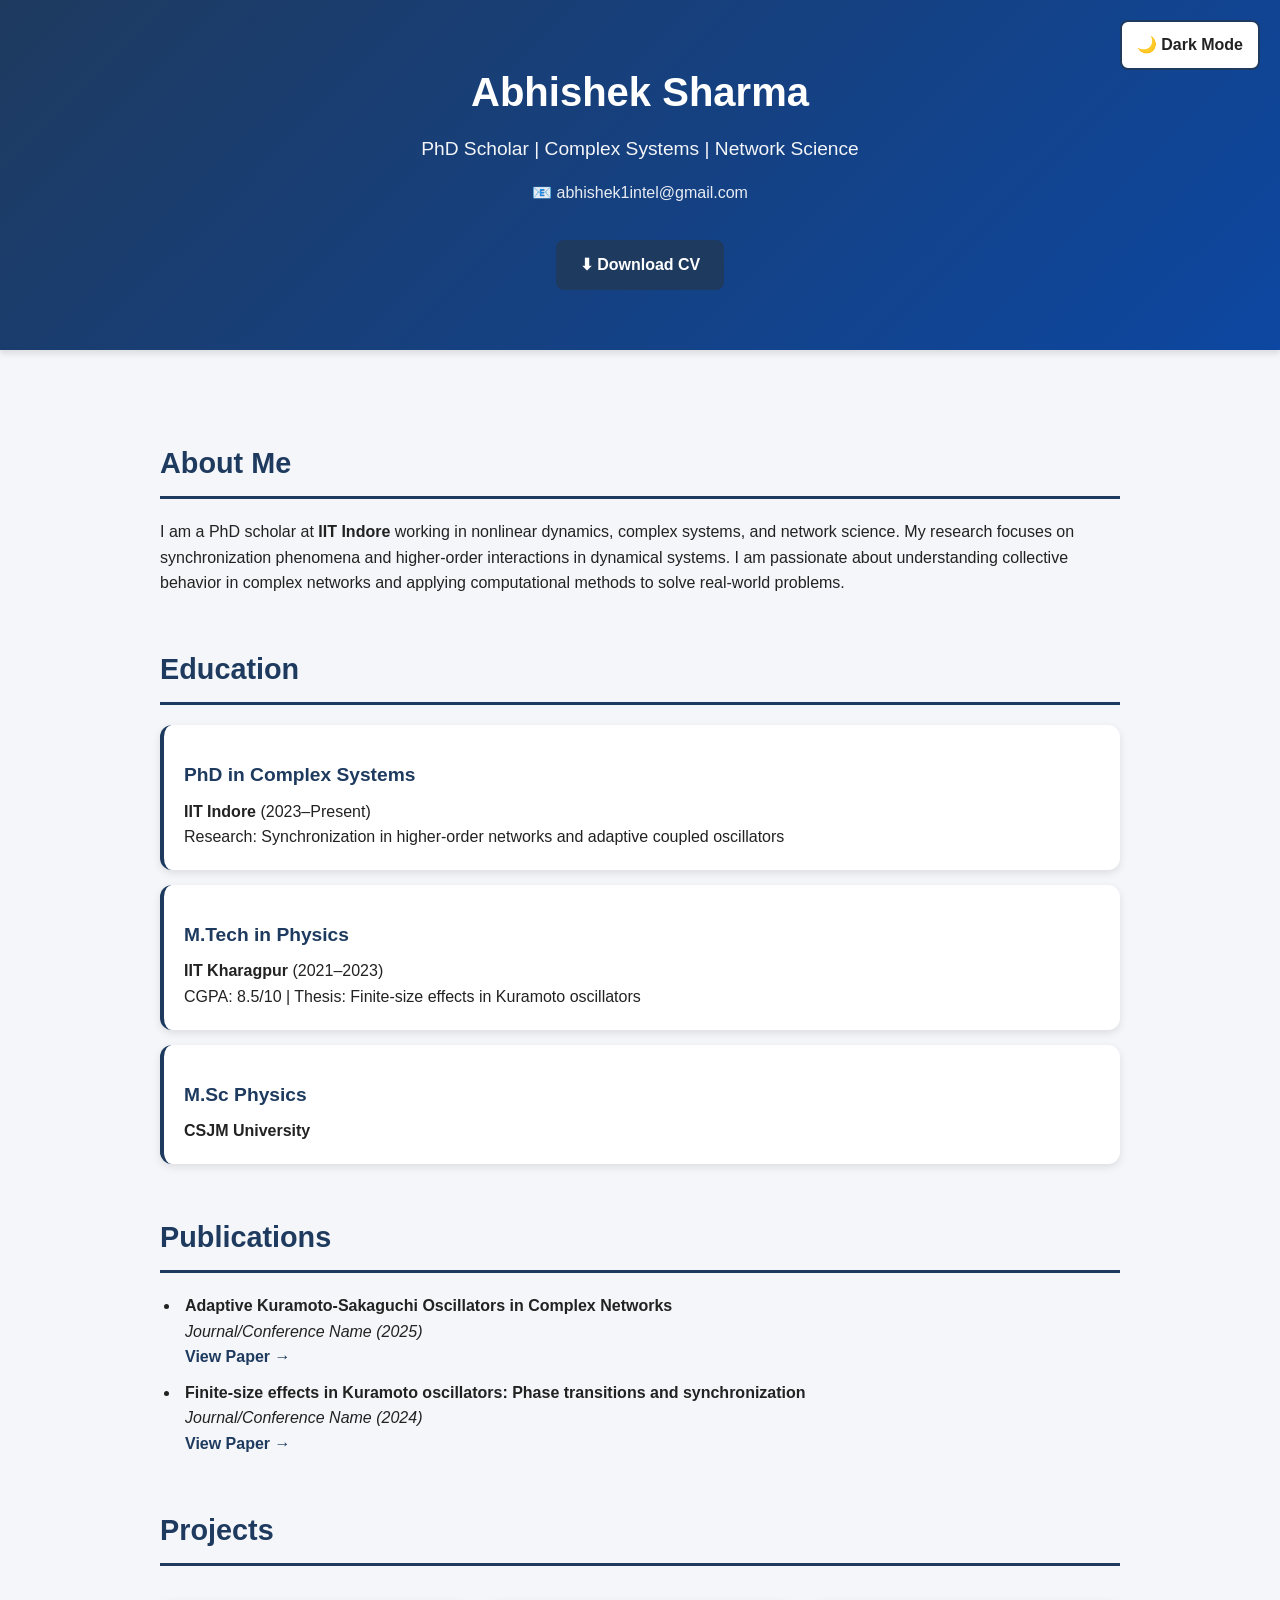
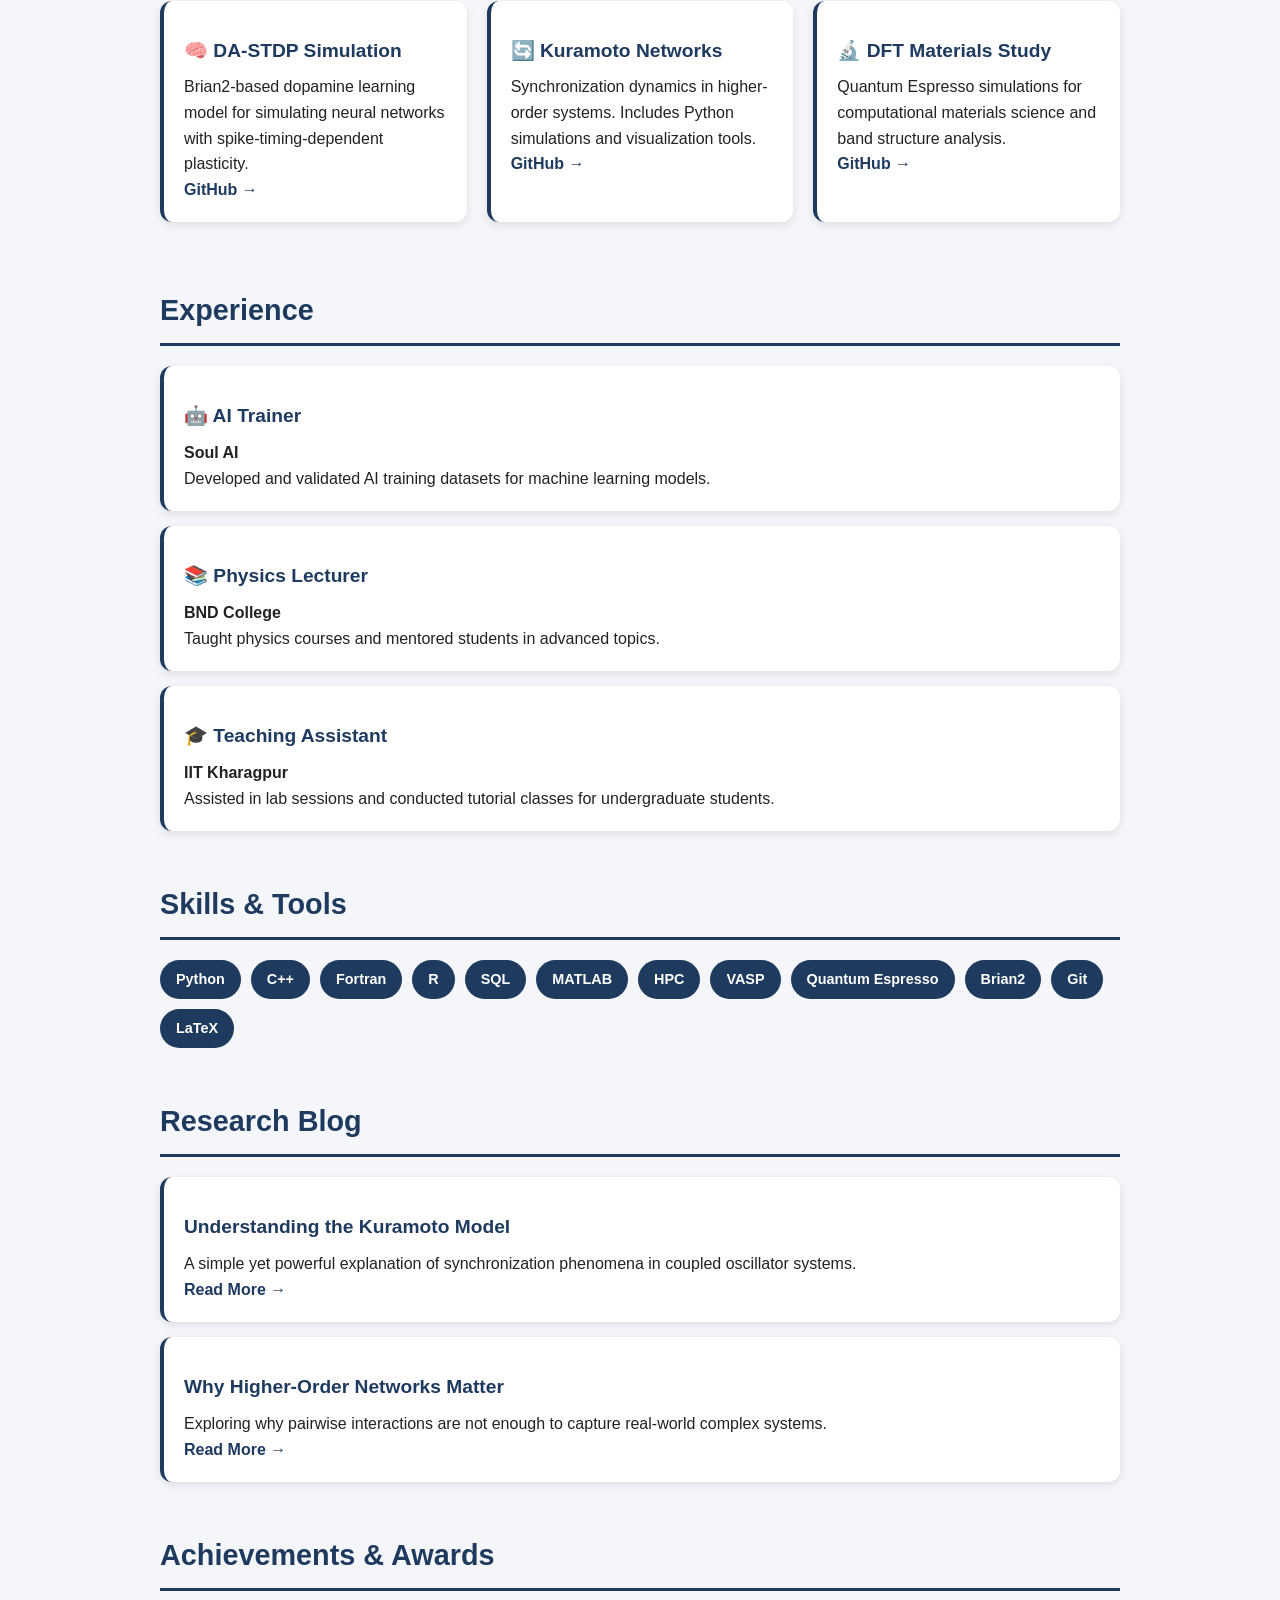
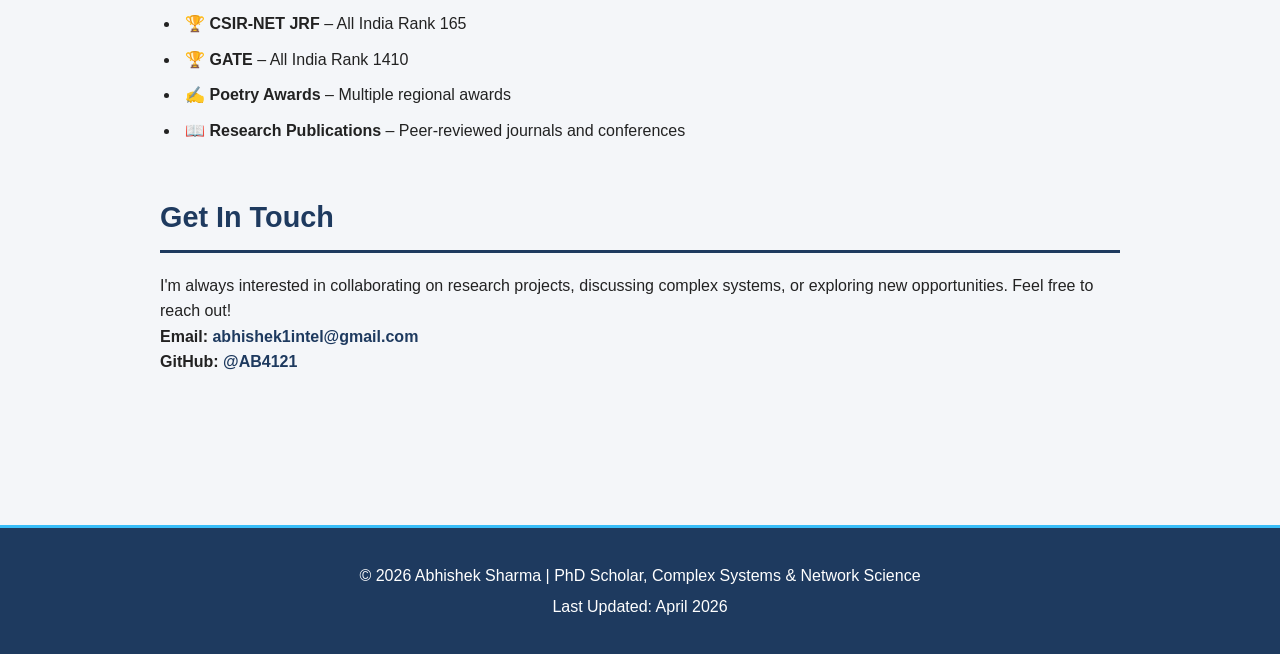
==== index.html @ 76c1b7f4 "Create index.html file for portfolio" ====
<!DOCTYPE html>
<html lang="en">
<head>
  <meta charset="UTF-8">
  <meta name="viewport" content="width=device-width, initial-scale=1.0">
  <title>Abhishek Sharma | Academic Profile</title>
  <style>
    :root {
      --bg: #f4f6f9;
      --text: #222;
      --card: #ffffff;
      --accent: #1e3a5f;
      --accent-light: #38bdf8;
    }

    body.dark {
      --bg: #0f172a;
      --text: #e5e7eb;
      --card: #1e293b;
      --accent: #38bdf8;
      --accent-light: #7dd3fc;
    }

    * {
      margin: 0;
      padding: 0;
      box-sizing: border-box;
    }

    body {
      font-family: "Segoe UI", Tahoma, Geneva, Verdana, sans-serif;
      background: var(--bg);
      color: var(--text);
      transition: 0.3s ease;
      line-height: 1.6;
    }

    /* Header */
    header {
      background: linear-gradient(135deg, var(--accent) 0%, #0d47a1 100%);
      color: white;
      padding: 60px 20px;
      text-align: center;
      box-shadow: 0 4px 6px rgba(0,0,0,0.1);
    }

    header h1 {
      font-size: 2.5em;
      margin-bottom: 10px;
      font-weight: 700;
    }

    header .subtitle {
      font-size: 1.2em;
      opacity: 0.95;
      margin-bottom: 15px;
    }

    header .contact-info {
      opacity: 0.9;
      margin-bottom: 20px;
    }

    /* Toggle Button */
    .toggle {
      position: fixed;
      top: 20px;
      right: 20px;
      cursor: pointer;
      background: var(--card);
      color: var(--text);
      padding: 10px 15px;
      border-radius: 8px;
      border: 2px solid var(--accent);
      font-weight: 600;
      z-index: 1000;
      transition: 0.3s;
    }

    .toggle:hover {
      background: var(--accent);
      color: white;
    }

    /* Container */
    .container {
      max-width: 1000px;
      margin: 0 auto;
      padding: 40px 20px;
    }

    /* Sections */
    .section {
      margin: 50px 0;
      animation: fadeIn 0.8s ease-out forwards;
      opacity: 0;
    }

    .section:nth-child(1) { animation-delay: 0.1s; }
    .section:nth-child(2) { animation-delay: 0.2s; }
    .section:nth-child(3) { animation-delay: 0.3s; }
    .section:nth-child(4) { animation-delay: 0.4s; }
    .section:nth-child(5) { animation-delay: 0.5s; }
    .section:nth-child(6) { animation-delay: 0.6s; }
    .section:nth-child(7) { animation-delay: 0.7s; }
    .section:nth-child(8) { animation-delay: 0.8s; }

    @keyframes fadeIn {
      from {
        opacity: 0;
        transform: translateY(20px);
      }
      to {
        opacity: 1;
        transform: translateY(0);
      }
    }

    h2 {
      font-size: 1.8em;
      margin-bottom: 20px;
      padding-bottom: 10px;
      border-bottom: 3px solid var(--accent);
      color: var(--accent);
    }

    h3 {
      font-size: 1.2em;
      margin: 15px 0 8px 0;
      color: var(--accent);
    }

    /* Cards */
    .card {
      background: var(--card);
      padding: 20px;
      margin: 15px 0;
      border-radius: 12px;
      box-shadow: 0 3px 8px rgba(0,0,0,0.1);
      border-left: 4px solid var(--accent);
      transition: transform 0.3s, box-shadow 0.3s;
    }

    .card:hover {
      transform: translateY(-5px);
      box-shadow: 0 6px 16px rgba(0,0,0,0.15);
    }

    /* Buttons */
    .button, a.button {
      display: inline-block;
      background: var(--accent);
      color: white;
      padding: 12px 24px;
      border: none;
      border-radius: 8px;
      text-decoration: none;
      cursor: pointer;
      font-weight: 600;
      transition: 0.3s;
      margin-top: 15px;
    }

    .button:hover, a.button:hover {
      background: var(--accent-light);
      transform: translateY(-2px);
      box-shadow: 0 4px 12px rgba(0,0,0,0.2);
    }

    /* Grid */
    .grid {
      display: grid;
      grid-template-columns: repeat(auto-fit, minmax(280px, 1fr));
      gap: 20px;
      margin: 20px 0;
    }

    /* Lists */
    ul, ol {
      margin-left: 20px;
      margin-top: 10px;
    }

    li {
      margin: 10px 0;
      padding-left: 5px;
    }

    a {
      color: var(--accent);
      text-decoration: none;
      font-weight: 600;
      transition: 0.3s;
    }

    a:hover {
      color: var(--accent-light);
      text-decoration: underline;
    }

    /* Footer */
    footer {
      text-align: center;
      padding: 30px 20px;
      background: var(--accent);
      color: white;
      margin-top: 60px;
      border-top: 3px solid var(--accent-light);
    }

    footer p {
      margin: 5px 0;
    }

    /* Responsive */
    @media (max-width: 768px) {
      header h1 {
        font-size: 1.8em;
      }

      h2 {
        font-size: 1.4em;
      }

      .container {
        padding: 20px 15px;
      }

      .toggle {
        top: 10px;
        right: 10px;
        padding: 8px 12px;
      }
    }

    .skills-list {
      display: flex;
      flex-wrap: wrap;
      gap: 10px;
      margin: 15px 0;
    }

    .skill-tag {
      background: var(--accent);
      color: white;
      padding: 8px 16px;
      border-radius: 20px;
      font-size: 0.9em;
      font-weight: 600;
    }

    body.dark .skill-tag {
      background: var(--accent-light);
    }
  </style>
</head>

<body>

<div class="toggle" onclick="toggleDark()">🌙 Dark Mode</div>

<header>
  <h1>Abhishek Sharma</h1>
  <p class="subtitle">PhD Scholar | Complex Systems | Network Science</p>
  <p class="contact-info">📧 abhishek1intel@gmail.com</p>
  <a href="resume.pdf" class="button" download>⬇ Download CV</a>
</header>

<div class="container">

  <!-- About -->
  <div class="section">
    <h2>About Me</h2>
    <p>
      I am a PhD scholar at <strong>IIT Indore</strong> working in nonlinear dynamics,
      complex systems, and network science. My research focuses on synchronization phenomena 
      and higher-order interactions in dynamical systems. I am passionate about understanding 
      collective behavior in complex networks and applying computational methods to solve real-world problems.
    </p>
  </div>

  <!-- Education -->
  <div class="section">
    <h2>Education</h2>
    <div class="card">
      <h3>PhD in Complex Systems</h3>
      <p><strong>IIT Indore</strong> (2023–Present)</p>
      <p>Research: Synchronization in higher-order networks and adaptive coupled oscillators</p>
    </div>
    <div class="card">
      <h3>M.Tech in Physics</h3>
      <p><strong>IIT Kharagpur</strong> (2021–2023)</p>
      <p>CGPA: 8.5/10 | Thesis: Finite-size effects in Kuramoto oscillators</p>
    </div>
    <div class="card">
      <h3>M.Sc Physics</h3>
      <p><strong>CSJM University</strong></p>
    </div>
  </div>

  <!-- Publications -->
  <div class="section">
    <h2>Publications</h2>
    <ul>
      <li>
        <strong>Adaptive Kuramoto-Sakaguchi Oscillators in Complex Networks</strong><br>
        <em>Journal/Conference Name (2025)</em><br>
        <a href="#">View Paper →</a>
      </li>
      <li>
        <strong>Finite-size effects in Kuramoto oscillators: Phase transitions and synchronization</strong><br>
        <em>Journal/Conference Name (2024)</em><br>
        <a href="#">View Paper →</a>
      </li>
    </ul>
  </div>

  <!-- Projects -->
  <div class="section">
    <h2>Projects</h2>
    <div class="grid">
      <div class="card">
        <h3>🧠 DA-STDP Simulation</h3>
        <p>Brian2-based dopamine learning model for simulating neural networks with spike-timing-dependent plasticity.</p>
        <a href="https://github.com/AB4121/project-link" target="_blank">GitHub →</a>
      </div>
      <div class="card">
        <h3>🔄 Kuramoto Networks</h3>
        <p>Synchronization dynamics in higher-order systems. Includes Python simulations and visualization tools.</p>
        <a href="https://github.com/AB4121/project-link" target="_blank">GitHub →</a>
      </div>
      <div class="card">
        <h3>🔬 DFT Materials Study</h3>
        <p>Quantum Espresso simulations for computational materials science and band structure analysis.</p>
        <a href="https://github.com/AB4121/project-link" target="_blank">GitHub →</a>
      </div>
    </div>
  </div>

  <!-- Experience -->
  <div class="section">
    <h2>Experience</h2>
    <div class="card">
      <h3>🤖 AI Trainer</h3>
      <p><strong>Soul AI</strong></p>
      <p>Developed and validated AI training datasets for machine learning models.</p>
    </div>
    <div class="card">
      <h3>📚 Physics Lecturer</h3>
      <p><strong>BND College</strong></p>
      <p>Taught physics courses and mentored students in advanced topics.</p>
    </div>
    <div class="card">
      <h3>🎓 Teaching Assistant</h3>
      <p><strong>IIT Kharagpur</strong></p>
      <p>Assisted in lab sessions and conducted tutorial classes for undergraduate students.</p>
    </div>
  </div>

  <!-- Skills -->
  <div class="section">
    <h2>Skills & Tools</h2>
    <div class="skills-list">
      <span class="skill-tag">Python</span>
      <span class="skill-tag">C++</span>
      <span class="skill-tag">Fortran</span>
      <span class="skill-tag">R</span>
      <span class="skill-tag">SQL</span>
      <span class="skill-tag">MATLAB</span>
      <span class="skill-tag">HPC</span>
      <span class="skill-tag">VASP</span>
      <span class="skill-tag">Quantum Espresso</span>
      <span class="skill-tag">Brian2</span>
      <span class="skill-tag">Git</span>
      <span class="skill-tag">LaTeX</span>
    </div>
  </div>

  <!-- Research Blog -->
  <div class="section">
    <h2>Research Blog</h2>
    <div class="card">
      <h3>Understanding the Kuramoto Model</h3>
      <p>A simple yet powerful explanation of synchronization phenomena in coupled oscillator systems.</p>
      <a href="#">Read More →</a>
    </div>
    <div class="card">
      <h3>Why Higher-Order Networks Matter</h3>
      <p>Exploring why pairwise interactions are not enough to capture real-world complex systems.</p>
      <a href="#">Read More →</a>
    </div>
  </div>

  <!-- Achievements -->
  <div class="section">
    <h2>Achievements & Awards</h2>
    <ul>
      <li>🏆 <strong>CSIR-NET JRF</strong> – All India Rank 165</li>
      <li>🏆 <strong>GATE</strong> – All India Rank 1410</li>
      <li>✍️ <strong>Poetry Awards</strong> – Multiple regional awards</li>
      <li>📖 <strong>Research Publications</strong> – Peer-reviewed journals and conferences</li>
    </ul>
  </div>

  <!-- Contact -->
  <div class="section">
    <h2>Get In Touch</h2>
    <p>
      I'm always interested in collaborating on research projects, discussing complex systems, 
      or exploring new opportunities. Feel free to reach out!
    </p>
    <p>
      <strong>Email:</strong> <a href="mailto:abhishek1intel@gmail.com">abhishek1intel@gmail.com</a><br>
      <strong>GitHub:</strong> <a href="https://github.com/AB4121" target="_blank">@AB4121</a><br>
    </p>
  </div>

</div>

<footer>
  <p>© 2026 Abhishek Sharma | PhD Scholar, Complex Systems & Network Science</p>
  <p>Last Updated: April 2026</p>
</footer>

<script>
  function toggleDark() {
    document.body.classList.toggle("dark");
    // Optional: Save preference to localStorage
    localStorage.setItem("darkMode", document.body.classList.contains("dark"));
  }

  // Optional: Load saved preference
  if (localStorage.getItem("darkMode") === "true") {
    document.body.classList.add("dark");
  }
</script>

</body>
</html>
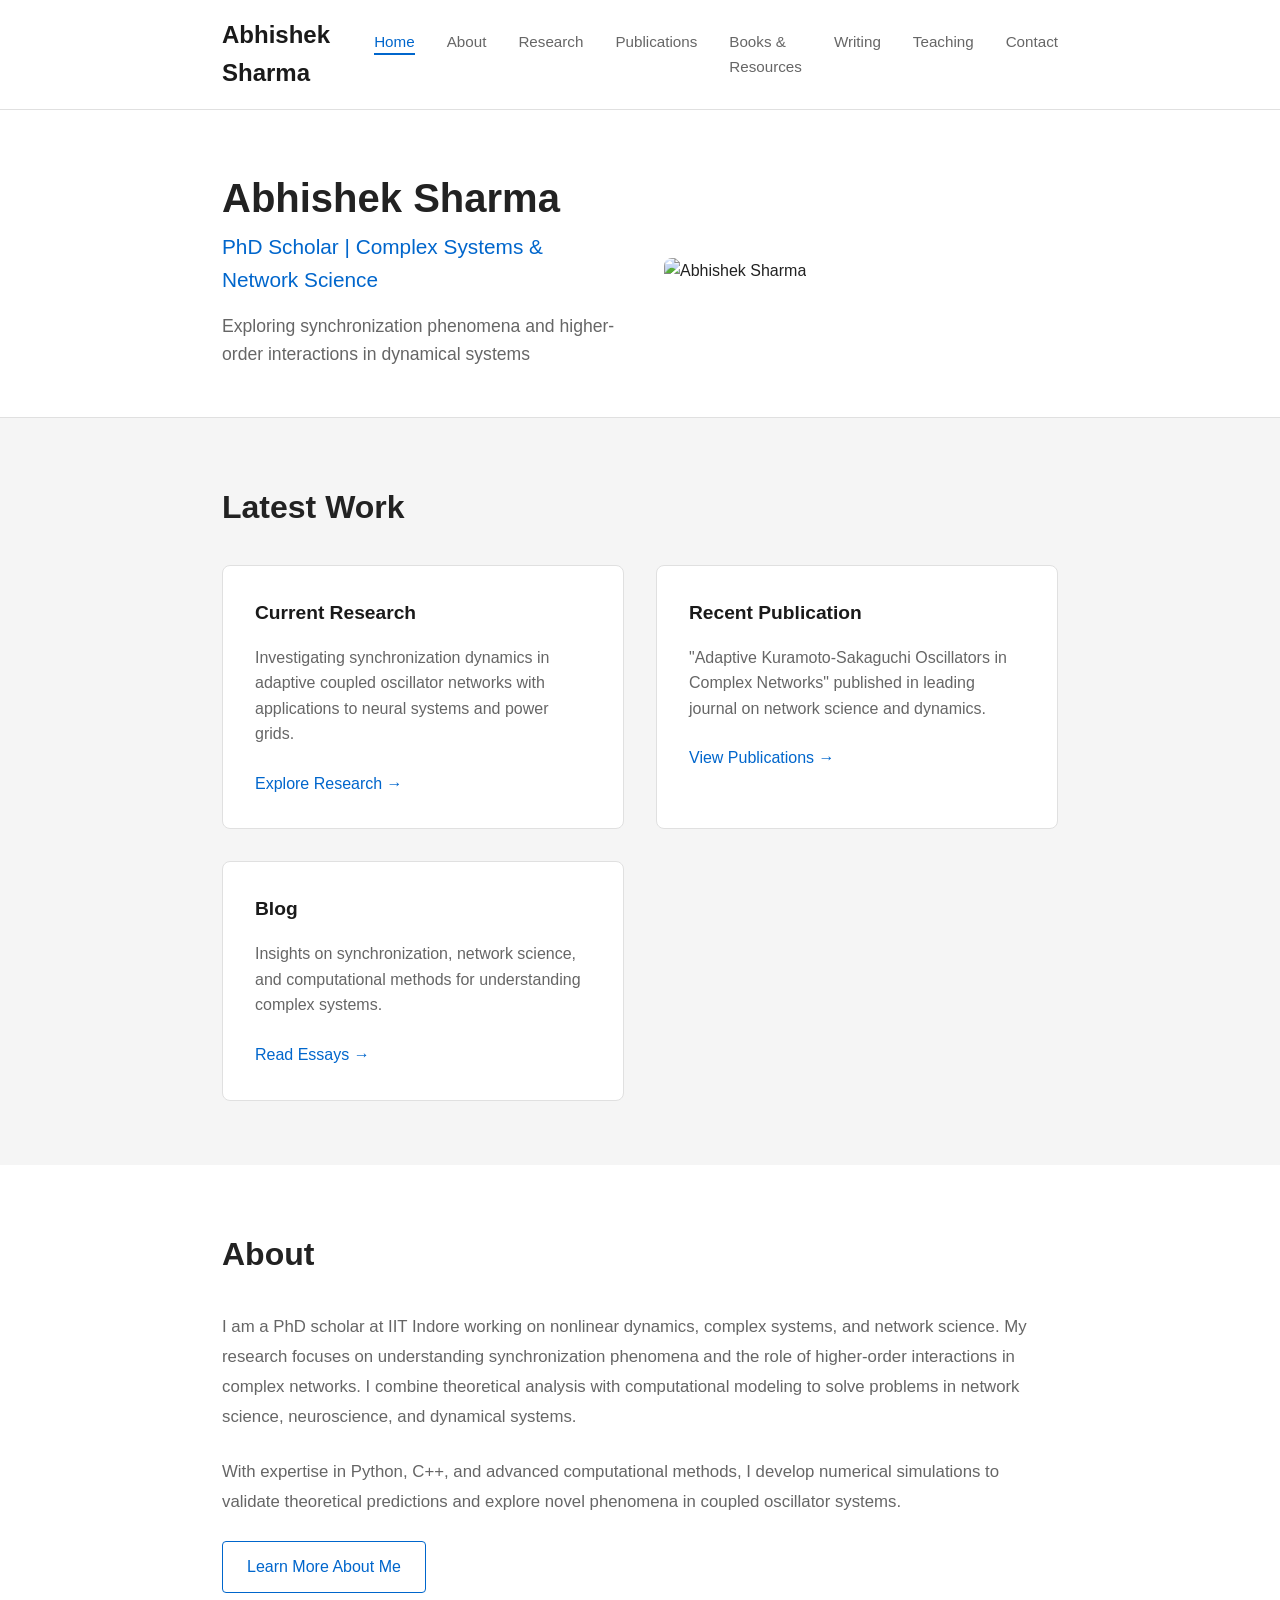
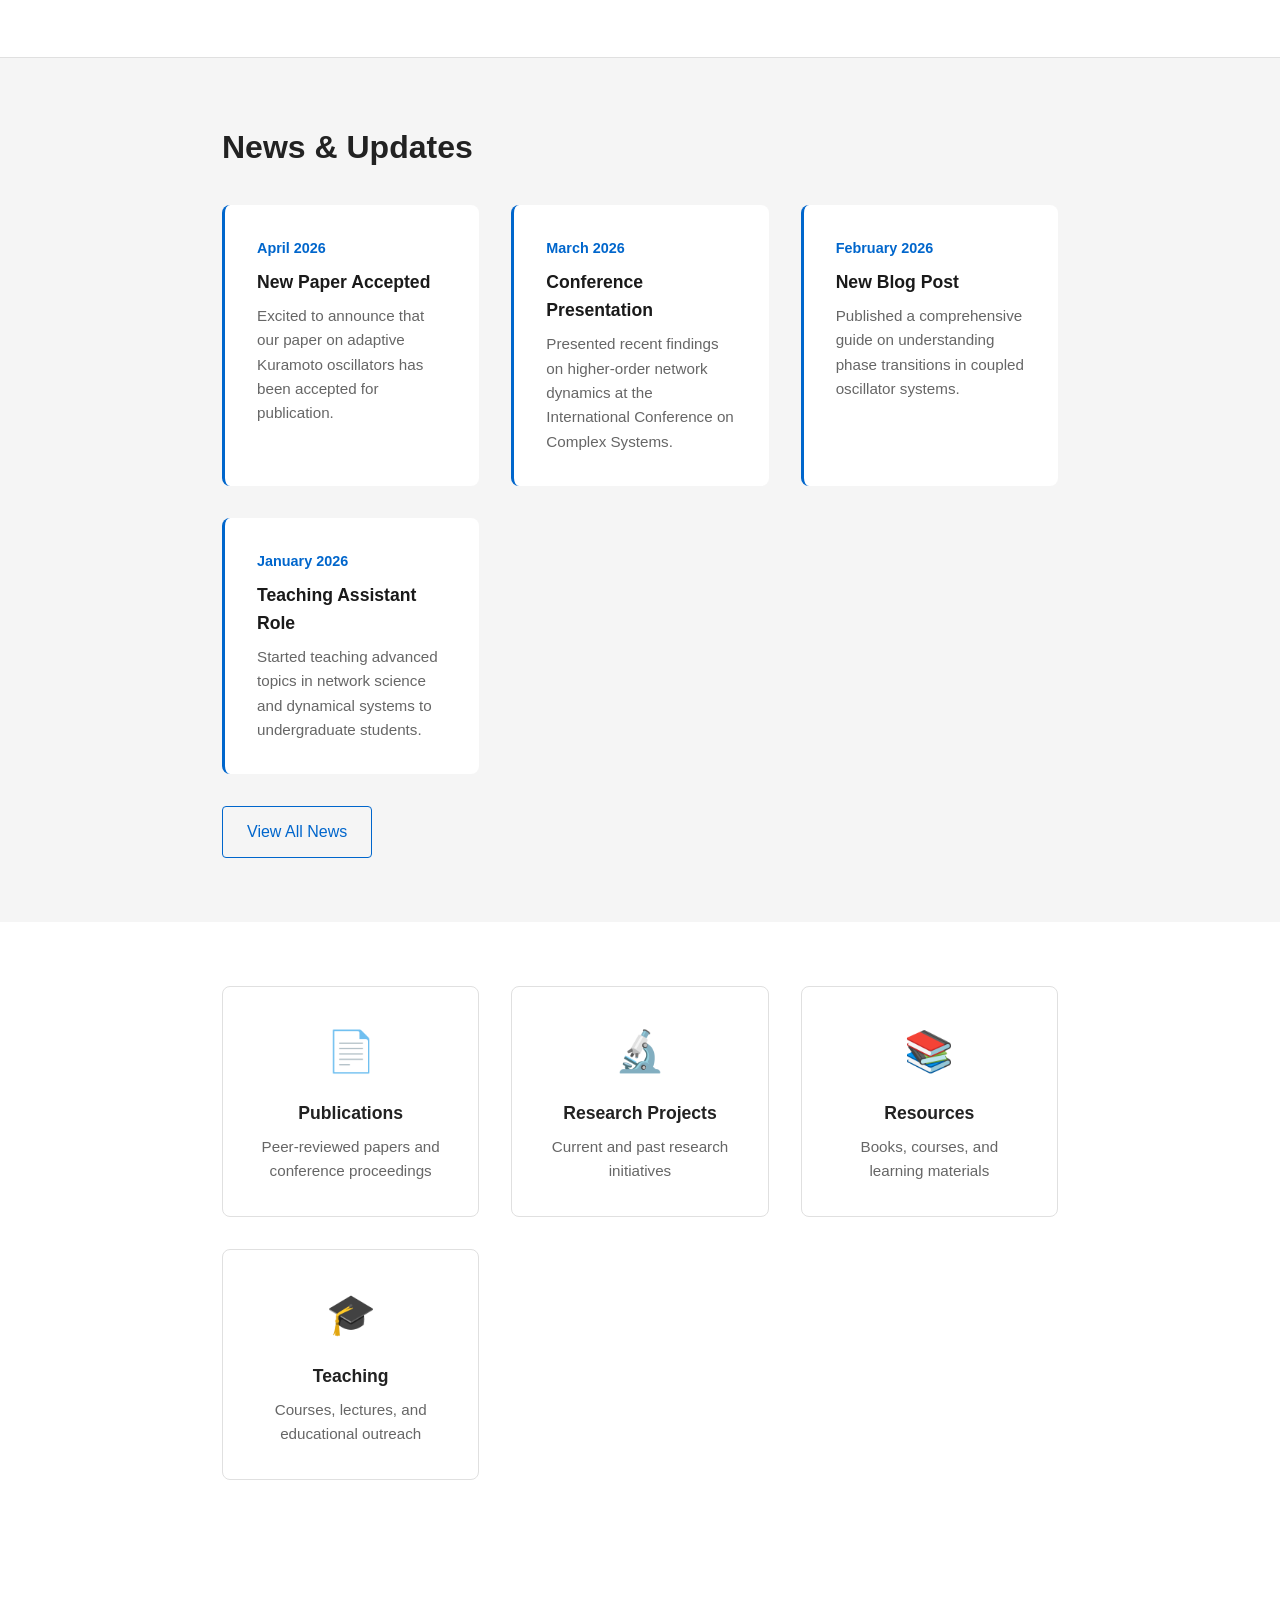
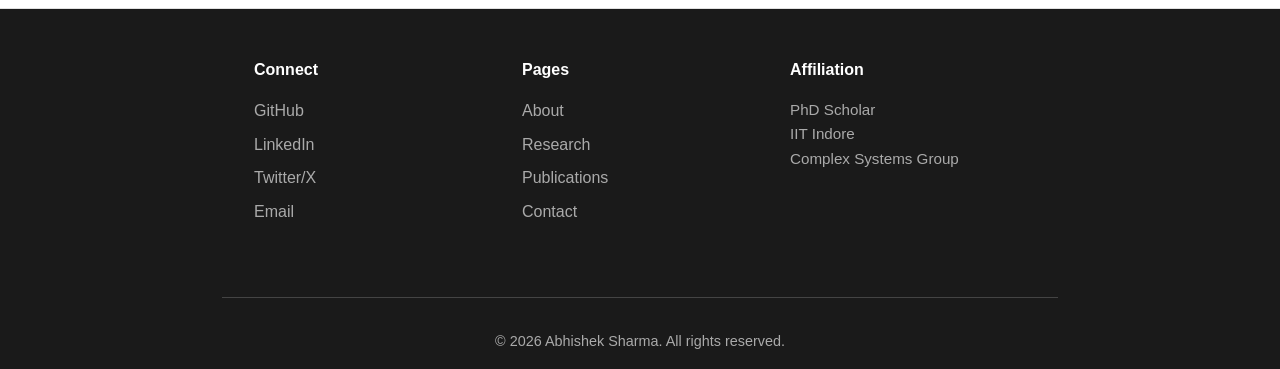
==== commit 5281cf8b: "Add files via upload" ====
--- a/index.html
+++ b/index.html
@@ -1,439 +1,196 @@
 <!DOCTYPE html>
 <html lang="en">
 <head>
-  <meta charset="UTF-8">
-  <meta name="viewport" content="width=device-width, initial-scale=1.0">
-  <title>Abhishek Sharma | Academic Profile</title>
-  <style>
-    :root {
-      --bg: #f4f6f9;
-      --text: #222;
-      --card: #ffffff;
-      --accent: #1e3a5f;
-      --accent-light: #38bdf8;
-    }
-
-    body.dark {
-      --bg: #0f172a;
-      --text: #e5e7eb;
-      --card: #1e293b;
-      --accent: #38bdf8;
-      --accent-light: #7dd3fc;
-    }
-
-    * {
-      margin: 0;
-      padding: 0;
-      box-sizing: border-box;
-    }
-
-    body {
-      font-family: "Segoe UI", Tahoma, Geneva, Verdana, sans-serif;
-      background: var(--bg);
-      color: var(--text);
-      transition: 0.3s ease;
-      line-height: 1.6;
-    }
-
-    /* Header */
-    header {
-      background: linear-gradient(135deg, var(--accent) 0%, #0d47a1 100%);
-      color: white;
-      padding: 60px 20px;
-      text-align: center;
-      box-shadow: 0 4px 6px rgba(0,0,0,0.1);
-    }
-
-    header h1 {
-      font-size: 2.5em;
-      margin-bottom: 10px;
-      font-weight: 700;
-    }
-
-    header .subtitle {
-      font-size: 1.2em;
-      opacity: 0.95;
-      margin-bottom: 15px;
-    }
-
-    header .contact-info {
-      opacity: 0.9;
-      margin-bottom: 20px;
-    }
-
-    /* Toggle Button */
-    .toggle {
-      position: fixed;
-      top: 20px;
-      right: 20px;
-      cursor: pointer;
-      background: var(--card);
-      color: var(--text);
-      padding: 10px 15px;
-      border-radius: 8px;
-      border: 2px solid var(--accent);
-      font-weight: 600;
-      z-index: 1000;
-      transition: 0.3s;
-    }
-
-    .toggle:hover {
-      background: var(--accent);
-      color: white;
-    }
-
-    /* Container */
-    .container {
-      max-width: 1000px;
-      margin: 0 auto;
-      padding: 40px 20px;
-    }
-
-    /* Sections */
-    .section {
-      margin: 50px 0;
-      animation: fadeIn 0.8s ease-out forwards;
-      opacity: 0;
-    }
-
-    .section:nth-child(1) { animation-delay: 0.1s; }
-    .section:nth-child(2) { animation-delay: 0.2s; }
-    .section:nth-child(3) { animation-delay: 0.3s; }
-    .section:nth-child(4) { animation-delay: 0.4s; }
-    .section:nth-child(5) { animation-delay: 0.5s; }
-    .section:nth-child(6) { animation-delay: 0.6s; }
-    .section:nth-child(7) { animation-delay: 0.7s; }
-    .section:nth-child(8) { animation-delay: 0.8s; }
-
-    @keyframes fadeIn {
-      from {
-        opacity: 0;
-        transform: translateY(20px);
-      }
-      to {
-        opacity: 1;
-        transform: translateY(0);
-      }
-    }
-
-    h2 {
-      font-size: 1.8em;
-      margin-bottom: 20px;
-      padding-bottom: 10px;
-      border-bottom: 3px solid var(--accent);
-      color: var(--accent);
-    }
-
-    h3 {
-      font-size: 1.2em;
-      margin: 15px 0 8px 0;
-      color: var(--accent);
-    }
-
-    /* Cards */
-    .card {
-      background: var(--card);
-      padding: 20px;
-      margin: 15px 0;
-      border-radius: 12px;
-      box-shadow: 0 3px 8px rgba(0,0,0,0.1);
-      border-left: 4px solid var(--accent);
-      transition: transform 0.3s, box-shadow 0.3s;
-    }
-
-    .card:hover {
-      transform: translateY(-5px);
-      box-shadow: 0 6px 16px rgba(0,0,0,0.15);
-    }
-
-    /* Buttons */
-    .button, a.button {
-      display: inline-block;
-      background: var(--accent);
-      color: white;
-      padding: 12px 24px;
-      border: none;
-      border-radius: 8px;
-      text-decoration: none;
-      cursor: pointer;
-      font-weight: 600;
-      transition: 0.3s;
-      margin-top: 15px;
-    }
-
-    .button:hover, a.button:hover {
-      background: var(--accent-light);
-      transform: translateY(-2px);
-      box-shadow: 0 4px 12px rgba(0,0,0,0.2);
-    }
-
-    /* Grid */
-    .grid {
-      display: grid;
-      grid-template-columns: repeat(auto-fit, minmax(280px, 1fr));
-      gap: 20px;
-      margin: 20px 0;
-    }
-
-    /* Lists */
-    ul, ol {
-      margin-left: 20px;
-      margin-top: 10px;
-    }
-
-    li {
-      margin: 10px 0;
-      padding-left: 5px;
-    }
-
-    a {
-      color: var(--accent);
-      text-decoration: none;
-      font-weight: 600;
-      transition: 0.3s;
-    }
-
-    a:hover {
-      color: var(--accent-light);
-      text-decoration: underline;
-    }
-
-    /* Footer */
-    footer {
-      text-align: center;
-      padding: 30px 20px;
-      background: var(--accent);
-      color: white;
-      margin-top: 60px;
-      border-top: 3px solid var(--accent-light);
-    }
-
-    footer p {
-      margin: 5px 0;
-    }
-
-    /* Responsive */
-    @media (max-width: 768px) {
-      header h1 {
-        font-size: 1.8em;
-      }
-
-      h2 {
-        font-size: 1.4em;
-      }
-
-      .container {
-        padding: 20px 15px;
-      }
-
-      .toggle {
-        top: 10px;
-        right: 10px;
-        padding: 8px 12px;
-      }
-    }
-
-    .skills-list {
-      display: flex;
-      flex-wrap: wrap;
-      gap: 10px;
-      margin: 15px 0;
-    }
-
-    .skill-tag {
-      background: var(--accent);
-      color: white;
-      padding: 8px 16px;
-      border-radius: 20px;
-      font-size: 0.9em;
-      font-weight: 600;
-    }
-
-    body.dark .skill-tag {
-      background: var(--accent-light);
-    }
-  </style>
+    <meta charset="UTF-8">
+    <meta name="viewport" content="width=device-width, initial-scale=1.0">
+    <title>Abhishek Sharma - PhD Scholar in Complex Systems</title>
+    <link rel="stylesheet" href="styles.css">
 </head>
-
 <body>
 
-<div class="toggle" onclick="toggleDark()">🌙 Dark Mode</div>
+<!-- Navigation -->
+<nav class="navbar">
+    <div class="nav-wrapper">
+        <div class="nav-brand">
+            <a href="index.html">Abhishek Sharma</a>
+        </div>
+        <ul class="nav-menu">
+            <li><a href="index.html" class="active">Home</a></li>
+            <li><a href="about.html">About</a></li>
+            <li><a href="research.html">Research</a></li>
+            <li><a href="publications.html">Publications</a></li>
+            <li><a href="books.html">Books & Resources</a></li>
+            <li><a href="writing.html">Writing</a></li>
+            <li><a href="teaching.html">Teaching</a></li>
+            <li><a href="contact.html">Contact</a></li>
+        </ul>
+    </div>
+</nav>
 
-<header>
-  <h1>Abhishek Sharma</h1>
-  <p class="subtitle">PhD Scholar | Complex Systems | Network Science</p>
-  <p class="contact-info">📧 abhishek1intel@gmail.com</p>
-  <a href="resume.pdf" class="button" download>⬇ Download CV</a>
+<!-- Hero Section -->
+<header class="hero">
+    <div class="hero-content">
+        <div class="hero-text">
+            <h1>Abhishek Sharma</h1>
+            <p class="subtitle">PhD Scholar | Complex Systems & Network Science</p>
+            <p class="tagline">Exploring synchronization phenomena and higher-order interactions in dynamical systems</p>
+        </div>
+        <div class="hero-image">
+            <img src="profile.jpg" alt="Abhishek Sharma" class="profile-pic">
+        </div>
+    </div>
 </header>
 
-<div class="container">
+<!-- Featured Section -->
+<section class="featured">
+    <div class="container">
+        <h2>Latest Work</h2>
+        
+        <div class="featured-grid">
+            <div class="featured-item">
+                <h3>Current Research</h3>
+                <p>
+                    Investigating synchronization dynamics in adaptive coupled oscillator networks 
+                    with applications to neural systems and power grids.
+                </p>
+                <a href="research.html" class="link-arrow">Explore Research →</a>
+            </div>
+            
+            <div class="featured-item">
+                <h3>Recent Publication</h3>
+                <p>
+                    "Adaptive Kuramoto-Sakaguchi Oscillators in Complex Networks" 
+                    published in leading journal on network science and dynamics.
+                </p>
+                <a href="publications.html" class="link-arrow">View Publications →</a>
+            </div>
 
-  <!-- About -->
-  <div class="section">
-    <h2>About Me</h2>
-    <p>
-      I am a PhD scholar at <strong>IIT Indore</strong> working in nonlinear dynamics,
-      complex systems, and network science. My research focuses on synchronization phenomena 
-      and higher-order interactions in dynamical systems. I am passionate about understanding 
-      collective behavior in complex networks and applying computational methods to solve real-world problems.
-    </p>
-  </div>
+            <div class="featured-item">
+                <h3>Blog</h3>
+                <p>
+                    Insights on synchronization, network science, and computational methods 
+                    for understanding complex systems.
+                </p>
+                <a href="writing.html" class="link-arrow">Read Essays →</a>
+            </div>
+        </div>
+    </div>
+</section>
 
-  <!-- Education -->
-  <div class="section">
-    <h2>Education</h2>
-    <div class="card">
-      <h3>PhD in Complex Systems</h3>
-      <p><strong>IIT Indore</strong> (2023–Present)</p>
-      <p>Research: Synchronization in higher-order networks and adaptive coupled oscillators</p>
+<!-- About Preview -->
+<section class="about-preview">
+    <div class="container">
+        <h2>About</h2>
+        <p>
+            I am a PhD scholar at IIT Indore working on nonlinear dynamics, complex systems, and network science. 
+            My research focuses on understanding synchronization phenomena and the role of higher-order interactions 
+            in complex networks. I combine theoretical analysis with computational modeling to solve problems in 
+            network science, neuroscience, and dynamical systems.
+        </p>
+        <p>
+            With expertise in Python, C++, and advanced computational methods, I develop numerical simulations 
+            to validate theoretical predictions and explore novel phenomena in coupled oscillator systems.
+        </p>
+        <a href="about.html" class="btn-outline">Learn More About Me</a>
     </div>
-    <div class="card">
-      <h3>M.Tech in Physics</h3>
-      <p><strong>IIT Kharagpur</strong> (2021–2023)</p>
-      <p>CGPA: 8.5/10 | Thesis: Finite-size effects in Kuramoto oscillators</p>
+</section>
+
+<!-- News & Updates -->
+<section class="news">
+    <div class="container">
+        <h2>News & Updates</h2>
+        
+        <div class="news-grid">
+            <article class="news-item">
+                <time datetime="2026-04">April 2026</time>
+                <h3>New Paper Accepted</h3>
+                <p>Excited to announce that our paper on adaptive Kuramoto oscillators has been accepted for publication.</p>
+            </article>
+
+            <article class="news-item">
+                <time datetime="2026-03">March 2026</time>
+                <h3>Conference Presentation</h3>
+                <p>Presented recent findings on higher-order network dynamics at the International Conference on Complex Systems.</p>
+            </article>
+
+            <article class="news-item">
+                <time datetime="2026-02">February 2026</time>
+                <h3>New Blog Post</h3>
+                <p>Published a comprehensive guide on understanding phase transitions in coupled oscillator systems.</p>
+            </article>
+
+            <article class="news-item">
+                <time datetime="2026-01">January 2026</time>
+                <h3>Teaching Assistant Role</h3>
+                <p>Started teaching advanced topics in network science and dynamical systems to undergraduate students.</p>
+            </article>
+        </div>
+
+        <a href="writing.html" class="btn-outline">View All News</a>
     </div>
-    <div class="card">
-      <h3>M.Sc Physics</h3>
-      <p><strong>CSJM University</strong></p>
+</section>
+
+<!-- Quick Links -->
+<section class="quick-links">
+    <div class="container">
+        <div class="links-grid">
+            <a href="publications.html" class="link-card">
+                <span class="icon">📄</span>
+                <h3>Publications</h3>
+                <p>Peer-reviewed papers and conference proceedings</p>
+            </a>
+            <a href="research.html" class="link-card">
+                <span class="icon">🔬</span>
+                <h3>Research Projects</h3>
+                <p>Current and past research initiatives</p>
+            </a>
+            <a href="books.html" class="link-card">
+                <span class="icon">📚</span>
+                <h3>Resources</h3>
+                <p>Books, courses, and learning materials</p>
+            </a>
+            <a href="teaching.html" class="link-card">
+                <span class="icon">🎓</span>
+                <h3>Teaching</h3>
+                <p>Courses, lectures, and educational outreach</p>
+            </a>
+        </div>
     </div>
-  </div>
+</section>
 
-  <!-- Publications -->
-  <div class="section">
-    <h2>Publications</h2>
-    <ul>
-      <li>
-        <strong>Adaptive Kuramoto-Sakaguchi Oscillators in Complex Networks</strong><br>
-        <em>Journal/Conference Name (2025)</em><br>
-        <a href="#">View Paper →</a>
-      </li>
-      <li>
-        <strong>Finite-size effects in Kuramoto oscillators: Phase transitions and synchronization</strong><br>
-        <em>Journal/Conference Name (2024)</em><br>
-        <a href="#">View Paper →</a>
-      </li>
-    </ul>
-  </div>
-
-  <!-- Projects -->
-  <div class="section">
-    <h2>Projects</h2>
-    <div class="grid">
-      <div class="card">
-        <h3>🧠 DA-STDP Simulation</h3>
-        <p>Brian2-based dopamine learning model for simulating neural networks with spike-timing-dependent plasticity.</p>
-        <a href="https://github.com/AB4121/project-link" target="_blank">GitHub →</a>
-      </div>
-      <div class="card">
-        <h3>🔄 Kuramoto Networks</h3>
-        <p>Synchronization dynamics in higher-order systems. Includes Python simulations and visualization tools.</p>
-        <a href="https://github.com/AB4121/project-link" target="_blank">GitHub →</a>
-      </div>
-      <div class="card">
-        <h3>🔬 DFT Materials Study</h3>
-        <p>Quantum Espresso simulations for computational materials science and band structure analysis.</p>
-        <a href="https://github.com/AB4121/project-link" target="_blank">GitHub →</a>
-      </div>
+<!-- Footer -->
+<footer class="footer">
+    <div class="container">
+        <div class="footer-content">
+            <div class="footer-section">
+                <h4>Connect</h4>
+                <ul>
+                    <li><a href="https://github.com/AB4121" target="_blank">GitHub</a></li>
+                    <li><a href="https://linkedin.com" target="_blank">LinkedIn</a></li>
+                    <li><a href="https://twitter.com" target="_blank">Twitter/X</a></li>
+                    <li><a href="mailto:abhishek1intel@gmail.com">Email</a></li>
+                </ul>
+            </div>
+            <div class="footer-section">
+                <h4>Pages</h4>
+                <ul>
+                    <li><a href="about.html">About</a></li>
+                    <li><a href="research.html">Research</a></li>
+                    <li><a href="publications.html">Publications</a></li>
+                    <li><a href="contact.html">Contact</a></li>
+                </ul>
+            </div>
+            <div class="footer-section">
+                <h4>Affiliation</h4>
+                <p>PhD Scholar<br>IIT Indore<br>Complex Systems Group</p>
+            </div>
+        </div>
+        <div class="footer-bottom">
+            <p>&copy; 2026 Abhishek Sharma. All rights reserved.</p>
+        </div>
     </div>
-  </div>
-
-  <!-- Experience -->
-  <div class="section">
-    <h2>Experience</h2>
-    <div class="card">
-      <h3>🤖 AI Trainer</h3>
-      <p><strong>Soul AI</strong></p>
-      <p>Developed and validated AI training datasets for machine learning models.</p>
-    </div>
-    <div class="card">
-      <h3>📚 Physics Lecturer</h3>
-      <p><strong>BND College</strong></p>
-      <p>Taught physics courses and mentored students in advanced topics.</p>
-    </div>
-    <div class="card">
-      <h3>🎓 Teaching Assistant</h3>
-      <p><strong>IIT Kharagpur</strong></p>
-      <p>Assisted in lab sessions and conducted tutorial classes for undergraduate students.</p>
-    </div>
-  </div>
-
-  <!-- Skills -->
-  <div class="section">
-    <h2>Skills & Tools</h2>
-    <div class="skills-list">
-      <span class="skill-tag">Python</span>
-      <span class="skill-tag">C++</span>
-      <span class="skill-tag">Fortran</span>
-      <span class="skill-tag">R</span>
-      <span class="skill-tag">SQL</span>
-      <span class="skill-tag">MATLAB</span>
-      <span class="skill-tag">HPC</span>
-      <span class="skill-tag">VASP</span>
-      <span class="skill-tag">Quantum Espresso</span>
-      <span class="skill-tag">Brian2</span>
-      <span class="skill-tag">Git</span>
-      <span class="skill-tag">LaTeX</span>
-    </div>
-  </div>
-
-  <!-- Research Blog -->
-  <div class="section">
-    <h2>Research Blog</h2>
-    <div class="card">
-      <h3>Understanding the Kuramoto Model</h3>
-      <p>A simple yet powerful explanation of synchronization phenomena in coupled oscillator systems.</p>
-      <a href="#">Read More →</a>
-    </div>
-    <div class="card">
-      <h3>Why Higher-Order Networks Matter</h3>
-      <p>Exploring why pairwise interactions are not enough to capture real-world complex systems.</p>
-      <a href="#">Read More →</a>
-    </div>
-  </div>
-
-  <!-- Achievements -->
-  <div class="section">
-    <h2>Achievements & Awards</h2>
-    <ul>
-      <li>🏆 <strong>CSIR-NET JRF</strong> – All India Rank 165</li>
-      <li>🏆 <strong>GATE</strong> – All India Rank 1410</li>
-      <li>✍️ <strong>Poetry Awards</strong> – Multiple regional awards</li>
-      <li>📖 <strong>Research Publications</strong> – Peer-reviewed journals and conferences</li>
-    </ul>
-  </div>
-
-  <!-- Contact -->
-  <div class="section">
-    <h2>Get In Touch</h2>
-    <p>
-      I'm always interested in collaborating on research projects, discussing complex systems, 
-      or exploring new opportunities. Feel free to reach out!
-    </p>
-    <p>
-      <strong>Email:</strong> <a href="mailto:abhishek1intel@gmail.com">abhishek1intel@gmail.com</a><br>
-      <strong>GitHub:</strong> <a href="https://github.com/AB4121" target="_blank">@AB4121</a><br>
-    </p>
-  </div>
-
-</div>
-
-<footer>
-  <p>© 2026 Abhishek Sharma | PhD Scholar, Complex Systems & Network Science</p>
-  <p>Last Updated: April 2026</p>
 </footer>
 
-<script>
-  function toggleDark() {
-    document.body.classList.toggle("dark");
-    // Optional: Save preference to localStorage
-    localStorage.setItem("darkMode", document.body.classList.contains("dark"));
-  }
-
-  // Optional: Load saved preference
-  if (localStorage.getItem("darkMode") === "true") {
-    document.body.classList.add("dark");
-  }
-</script>
-
+<script src="script.js"></script>
 </body>
 </html>
--- a/styles.css
+++ b/styles.css
@@ -0,0 +1,408 @@
+/* ===== RESET & BASICS ===== */
+* {
+    margin: 0;
+    padding: 0;
+    box-sizing: border-box;
+}
+
+:root {
+    --primary: #1a1a1a;
+    --secondary: #333333;
+    --accent: #0066cc;
+    --accent-dark: #0052a3;
+    --bg: #ffffff;
+    --text: #222222;
+    --text-light: #666666;
+    --border: #e0e0e0;
+    --light-bg: #f5f5f5;
+}
+
+body {
+    font-family: -apple-system, BlinkMacSystemFont, 'Segoe UI', 'Helvetica Neue', sans-serif;
+    line-height: 1.6;
+    color: var(--text);
+    background: var(--bg);
+}
+
+/* ===== CONTAINER ===== */
+.container {
+    max-width: 900px;
+    margin: 0 auto;
+    padding: 0 2rem;
+}
+
+/* ===== NAVIGATION ===== */
+.navbar {
+    background: white;
+    border-bottom: 1px solid var(--border);
+    position: sticky;
+    top: 0;
+    z-index: 100;
+    padding: 1rem 0;
+}
+
+.nav-wrapper {
+    max-width: 900px;
+    margin: 0 auto;
+    padding: 0 2rem;
+    display: flex;
+    justify-content: space-between;
+    align-items: center;
+}
+
+.nav-brand a {
+    font-size: 1.5rem;
+    font-weight: 600;
+    color: var(--primary);
+    text-decoration: none;
+}
+
+.nav-menu {
+    display: flex;
+    list-style: none;
+    gap: 2rem;
+}
+
+.nav-menu a {
+    text-decoration: none;
+    color: var(--text-light);
+    font-size: 0.95rem;
+    transition: color 0.3s ease;
+    position: relative;
+}
+
+.nav-menu a:hover,
+.nav-menu a.active {
+    color: var(--accent);
+}
+
+.nav-menu a.active::after {
+    content: '';
+    position: absolute;
+    bottom: -5px;
+    left: 0;
+    width: 100%;
+    height: 2px;
+    background: var(--accent);
+}
+
+/* ===== HERO SECTION ===== */
+.hero {
+    padding: 4rem 0 3rem;
+    border-bottom: 1px solid var(--border);
+}
+
+.hero-content {
+    max-width: 900px;
+    margin: 0 auto;
+    padding: 0 2rem;
+    display: grid;
+    grid-template-columns: 1fr 1fr;
+    gap: 3rem;
+    align-items: center;
+}
+
+.hero-text h1 {
+    font-size: 2.5rem;
+    font-weight: 700;
+    margin-bottom: 0.5rem;
+    line-height: 1.2;
+}
+
+.subtitle {
+    font-size: 1.3rem;
+    color: var(--accent);
+    font-weight: 500;
+    margin-bottom: 1rem;
+}
+
+.tagline {
+    font-size: 1.1rem;
+    color: var(--text-light);
+    line-height: 1.6;
+}
+
+.profile-pic {
+    width: 100%;
+    max-width: 350px;
+    border-radius: 8px;
+    object-fit: cover;
+    aspect-ratio: 1;
+}
+
+/* ===== FEATURED SECTION ===== */
+.featured {
+    padding: 4rem 0;
+    background: var(--light-bg);
+}
+
+.featured h2,
+.about-preview h2,
+.news h2,
+.quick-links h2 {
+    font-size: 2rem;
+    margin-bottom: 2rem;
+    font-weight: 600;
+}
+
+.featured-grid {
+    display: grid;
+    grid-template-columns: repeat(auto-fit, minmax(280px, 1fr));
+    gap: 2rem;
+}
+
+.featured-item {
+    background: white;
+    padding: 2rem;
+    border-radius: 8px;
+    border: 1px solid var(--border);
+    transition: box-shadow 0.3s ease;
+}
+
+.featured-item:hover {
+    box-shadow: 0 4px 12px rgba(0, 0, 0, 0.1);
+}
+
+.featured-item h3 {
+    font-size: 1.2rem;
+    margin-bottom: 1rem;
+    color: var(--primary);
+}
+
+.featured-item p {
+    color: var(--text-light);
+    margin-bottom: 1.5rem;
+    line-height: 1.6;
+}
+
+.link-arrow {
+    color: var(--accent);
+    text-decoration: none;
+    font-weight: 500;
+    transition: all 0.3s ease;
+}
+
+.link-arrow:hover {
+    color: var(--accent-dark);
+    margin-right: 5px;
+}
+
+/* ===== ABOUT PREVIEW ===== */
+.about-preview {
+    padding: 4rem 0;
+    border-bottom: 1px solid var(--border);
+}
+
+.about-preview p {
+    font-size: 1.05rem;
+    line-height: 1.8;
+    color: var(--text-light);
+    margin-bottom: 1.5rem;
+}
+
+/* ===== NEWS SECTION ===== */
+.news {
+    padding: 4rem 0;
+    background: var(--light-bg);
+}
+
+.news-grid {
+    display: grid;
+    grid-template-columns: repeat(auto-fit, minmax(250px, 1fr));
+    gap: 2rem;
+    margin-bottom: 2rem;
+}
+
+.news-item {
+    background: white;
+    padding: 2rem;
+    border-radius: 8px;
+    border-left: 3px solid var(--accent);
+}
+
+.news-item time {
+    display: block;
+    color: var(--accent);
+    font-size: 0.9rem;
+    font-weight: 600;
+    margin-bottom: 0.5rem;
+}
+
+.news-item h3 {
+    font-size: 1.1rem;
+    margin-bottom: 0.5rem;
+    color: var(--primary);
+}
+
+.news-item p {
+    color: var(--text-light);
+    font-size: 0.95rem;
+}
+
+/* ===== QUICK LINKS ===== */
+.quick-links {
+    padding: 4rem 0;
+}
+
+.links-grid {
+    display: grid;
+    grid-template-columns: repeat(auto-fit, minmax(220px, 1fr));
+    gap: 2rem;
+}
+
+.link-card {
+    text-decoration: none;
+    color: inherit;
+    padding: 2rem;
+    border: 1px solid var(--border);
+    border-radius: 8px;
+    text-align: center;
+    transition: all 0.3s ease;
+}
+
+.link-card:hover {
+    border-color: var(--accent);
+    box-shadow: 0 4px 12px rgba(0, 102, 204, 0.1);
+}
+
+.link-card .icon {
+    font-size: 2.5rem;
+    display: block;
+    margin-bottom: 1rem;
+}
+
+.link-card h3 {
+    font-size: 1.1rem;
+    margin-bottom: 0.5rem;
+}
+
+.link-card p {
+    color: var(--text-light);
+    font-size: 0.95rem;
+}
+
+/* ===== BUTTONS ===== */
+.btn-outline {
+    display: inline-block;
+    padding: 0.75rem 1.5rem;
+    border: 1px solid var(--accent);
+    color: var(--accent);
+    text-decoration: none;
+    border-radius: 4px;
+    font-weight: 500;
+    transition: all 0.3s ease;
+}
+
+.btn-outline:hover {
+    background: var(--accent);
+    color: white;
+}
+
+/* ===== FOOTER ===== */
+.footer {
+    background: var(--primary);
+    color: white;
+    padding: 3rem 0 1rem;
+    margin-top: 4rem;
+    border-top: 1px solid var(--border);
+}
+
+.footer-content {
+    max-width: 900px;
+    margin: 0 auto;
+    padding: 0 2rem 2rem;
+    display: grid;
+    grid-template-columns: repeat(auto-fit, minmax(200px, 1fr));
+    gap: 2rem;
+    margin-bottom: 2rem;
+}
+
+.footer-section h4 {
+    margin-bottom: 1rem;
+    font-size: 1rem;
+}
+
+.footer-section ul {
+    list-style: none;
+}
+
+.footer-section a {
+    color: #aaa;
+    text-decoration: none;
+    display: block;
+    margin-bottom: 0.5rem;
+    transition: color 0.3s ease;
+}
+
+.footer-section a:hover {
+    color: white;
+}
+
+.footer-section p {
+    font-size: 0.95rem;
+    color: #aaa;
+    line-height: 1.6;
+}
+
+.footer-bottom {
+    text-align: center;
+    padding-top: 2rem;
+    border-top: 1px solid #444;
+    color: #aaa;
+    font-size: 0.9rem;
+}
+
+/* ===== RESPONSIVE ===== */
+@media (max-width: 768px) {
+    .nav-menu {
+        gap: 1rem;
+        font-size: 0.85rem;
+    }
+
+    .hero-content {
+        grid-template-columns: 1fr;
+        gap: 2rem;
+    }
+
+    .hero-text h1 {
+        font-size: 1.8rem;
+    }
+
+    .subtitle {
+        font-size: 1.1rem;
+    }
+
+    .profile-pic {
+        max-width: 100%;
+    }
+
+    .featured-grid,
+    .news-grid,
+    .links-grid {
+        grid-template-columns: 1fr;
+    }
+
+    .footer-content {
+        grid-template-columns: 1fr;
+    }
+}
+
+@media (max-width: 600px) {
+    .nav-wrapper {
+        flex-direction: column;
+        gap: 1rem;
+    }
+
+    .nav-menu {
+        flex-wrap: wrap;
+        justify-content: center;
+    }
+
+    .hero-text h1 {
+        font-size: 1.5rem;
+    }
+
+    h2 {
+        font-size: 1.5rem;
+    }
+}
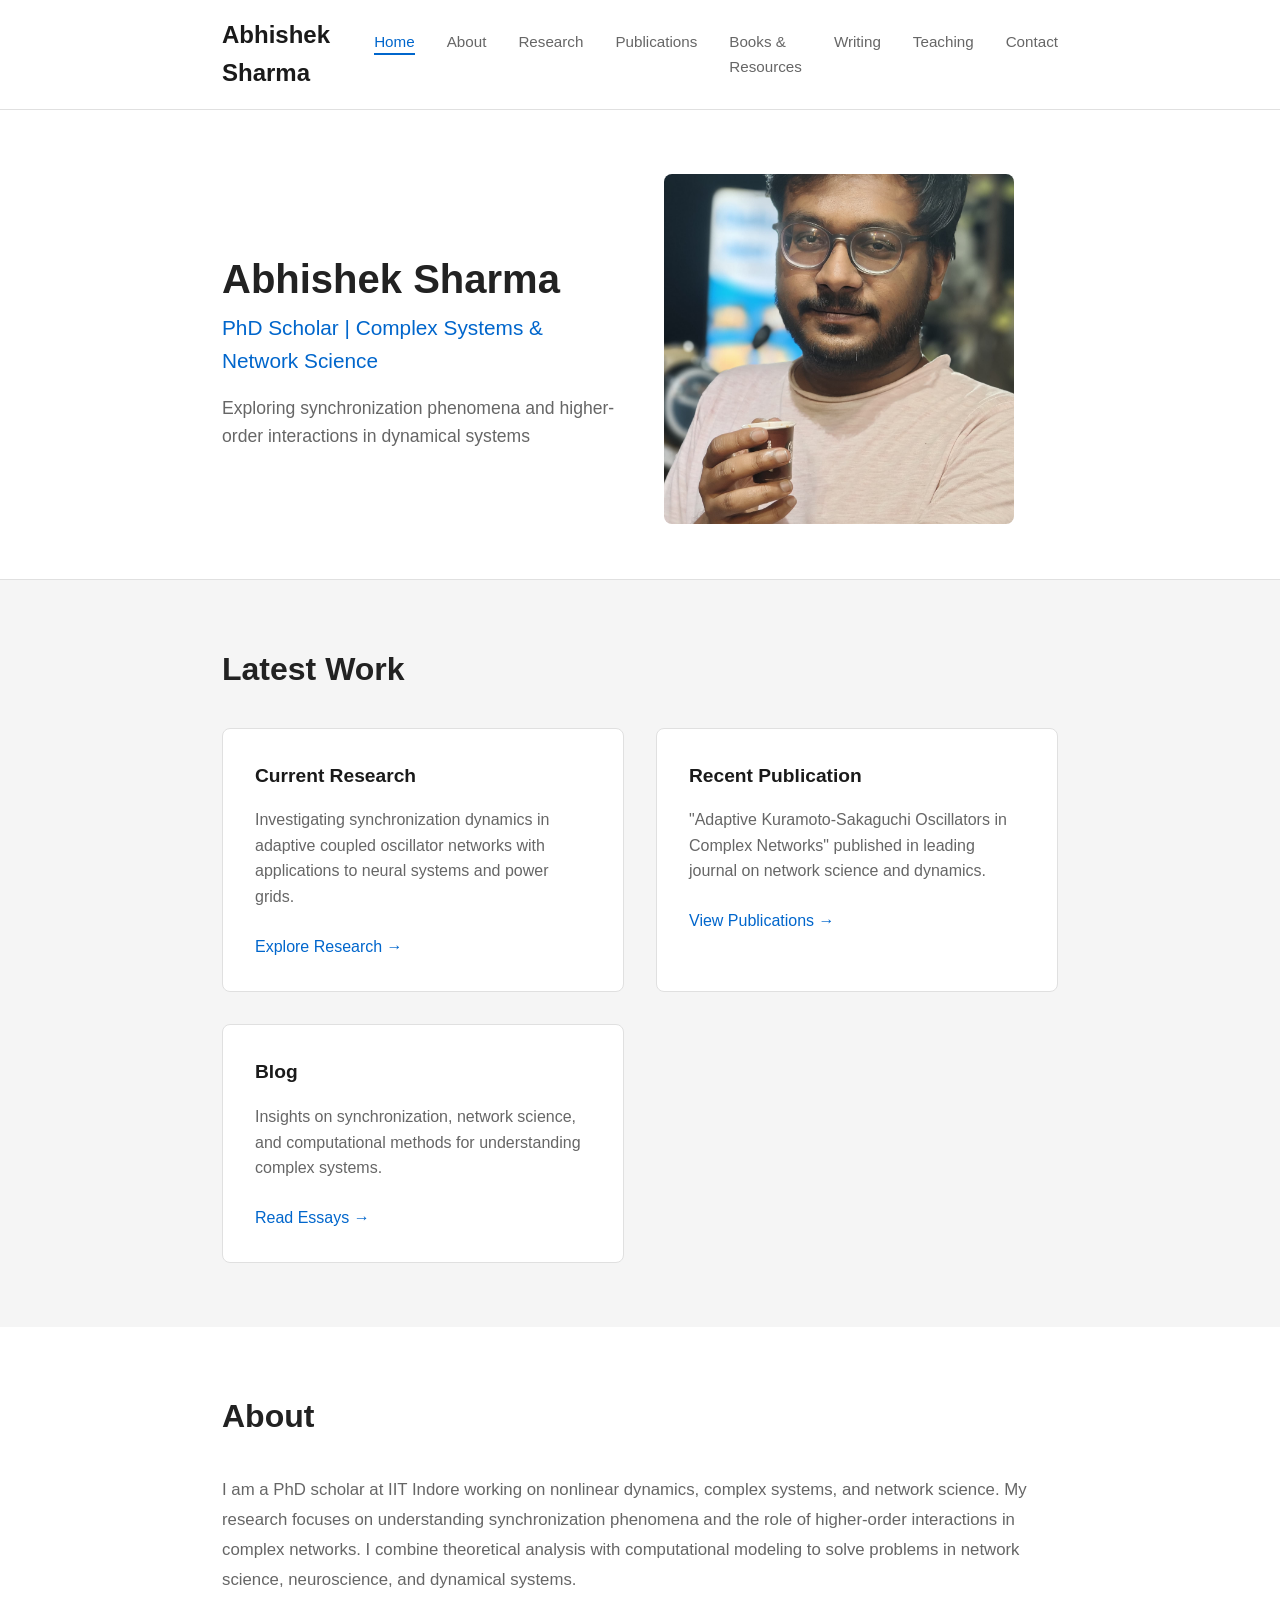
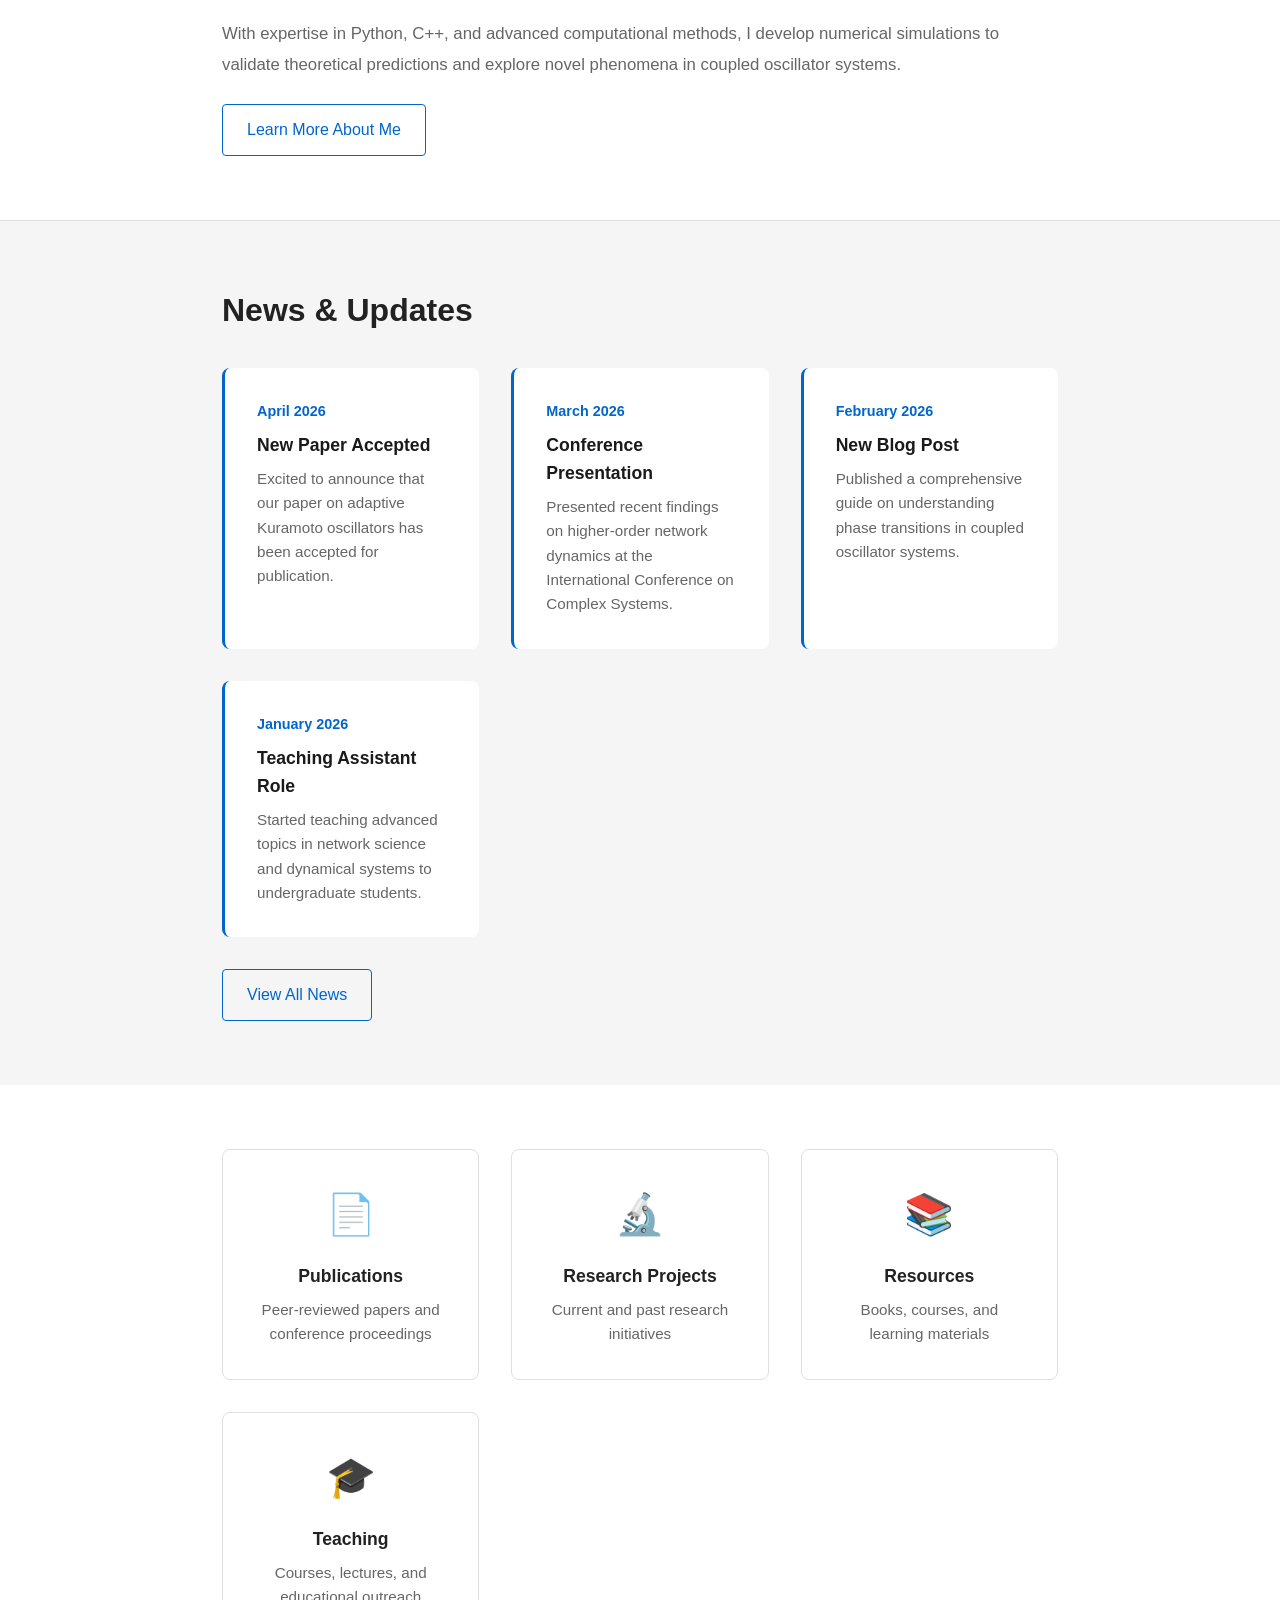
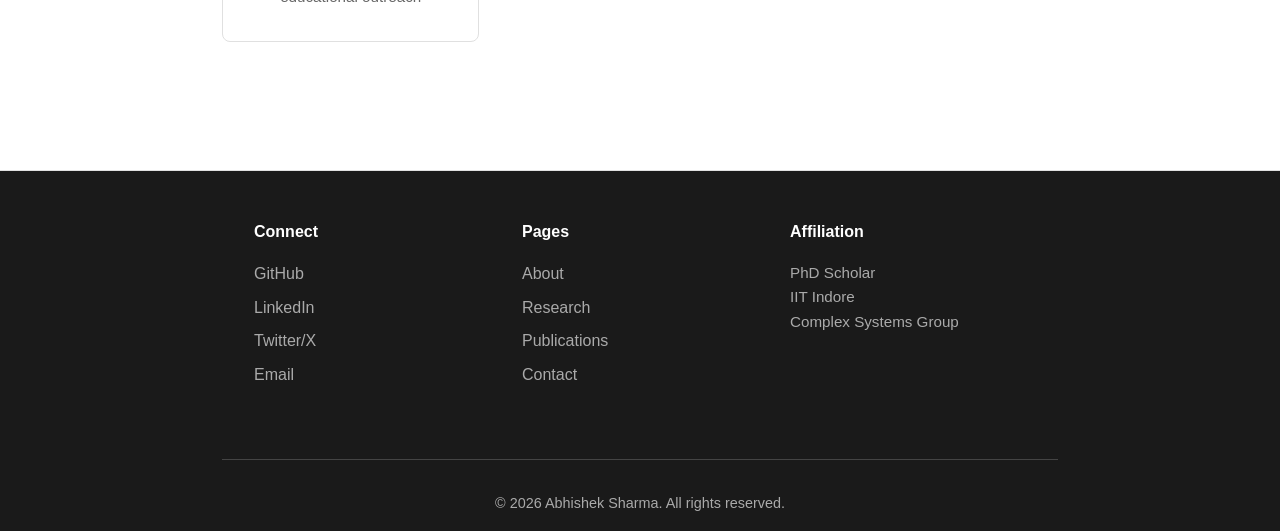
==== commit 00d54442: "Update index.html" ====
--- a/index.html
+++ b/index.html
@@ -36,7 +36,7 @@
             <p class="tagline">Exploring synchronization phenomena and higher-order interactions in dynamical systems</p>
         </div>
         <div class="hero-image">
-            <img src="profile.jpg" alt="Abhishek Sharma" class="profile-pic">
+            <img src="profile.jpeg" alt="Abhishek Sharma" class="profile-pic">
         </div>
     </div>
 </header>
@@ -193,4 +193,4 @@
 
 <script src="script.js"></script>
 </body>
-</html>+</html>
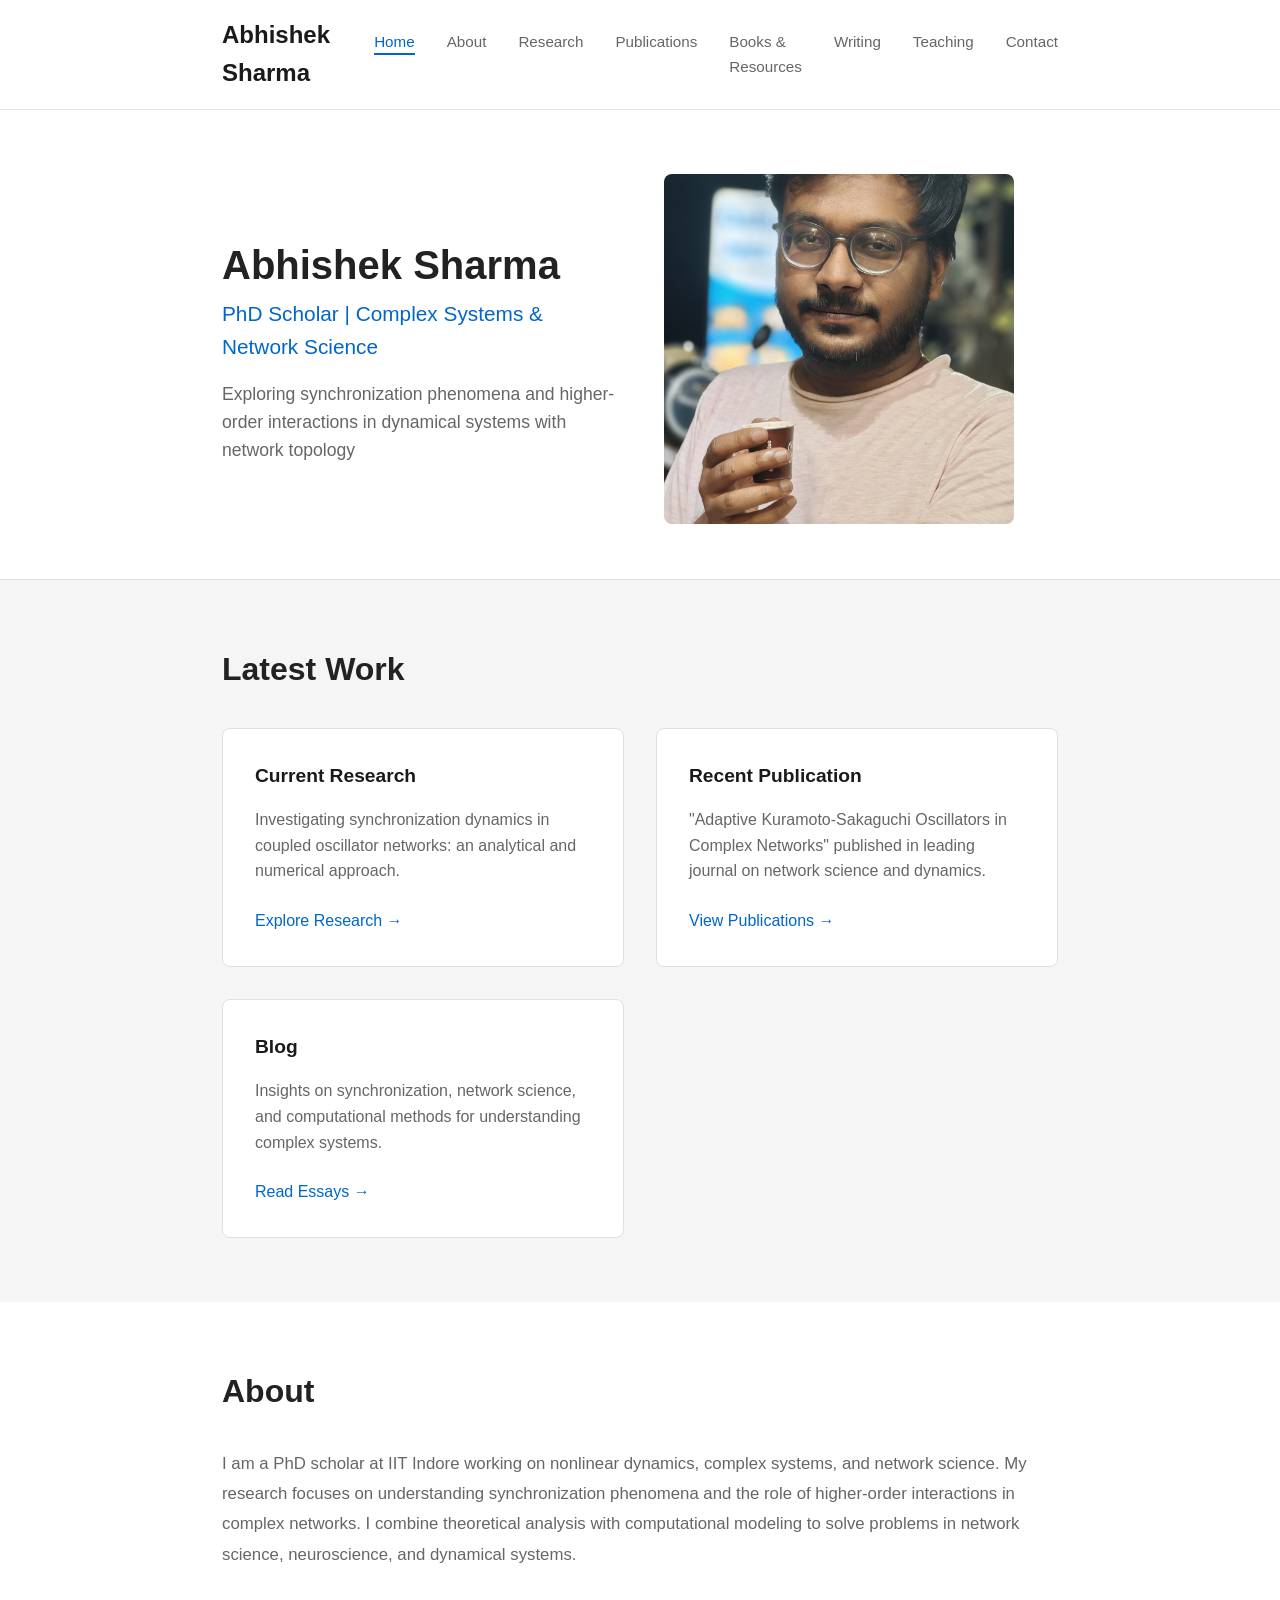
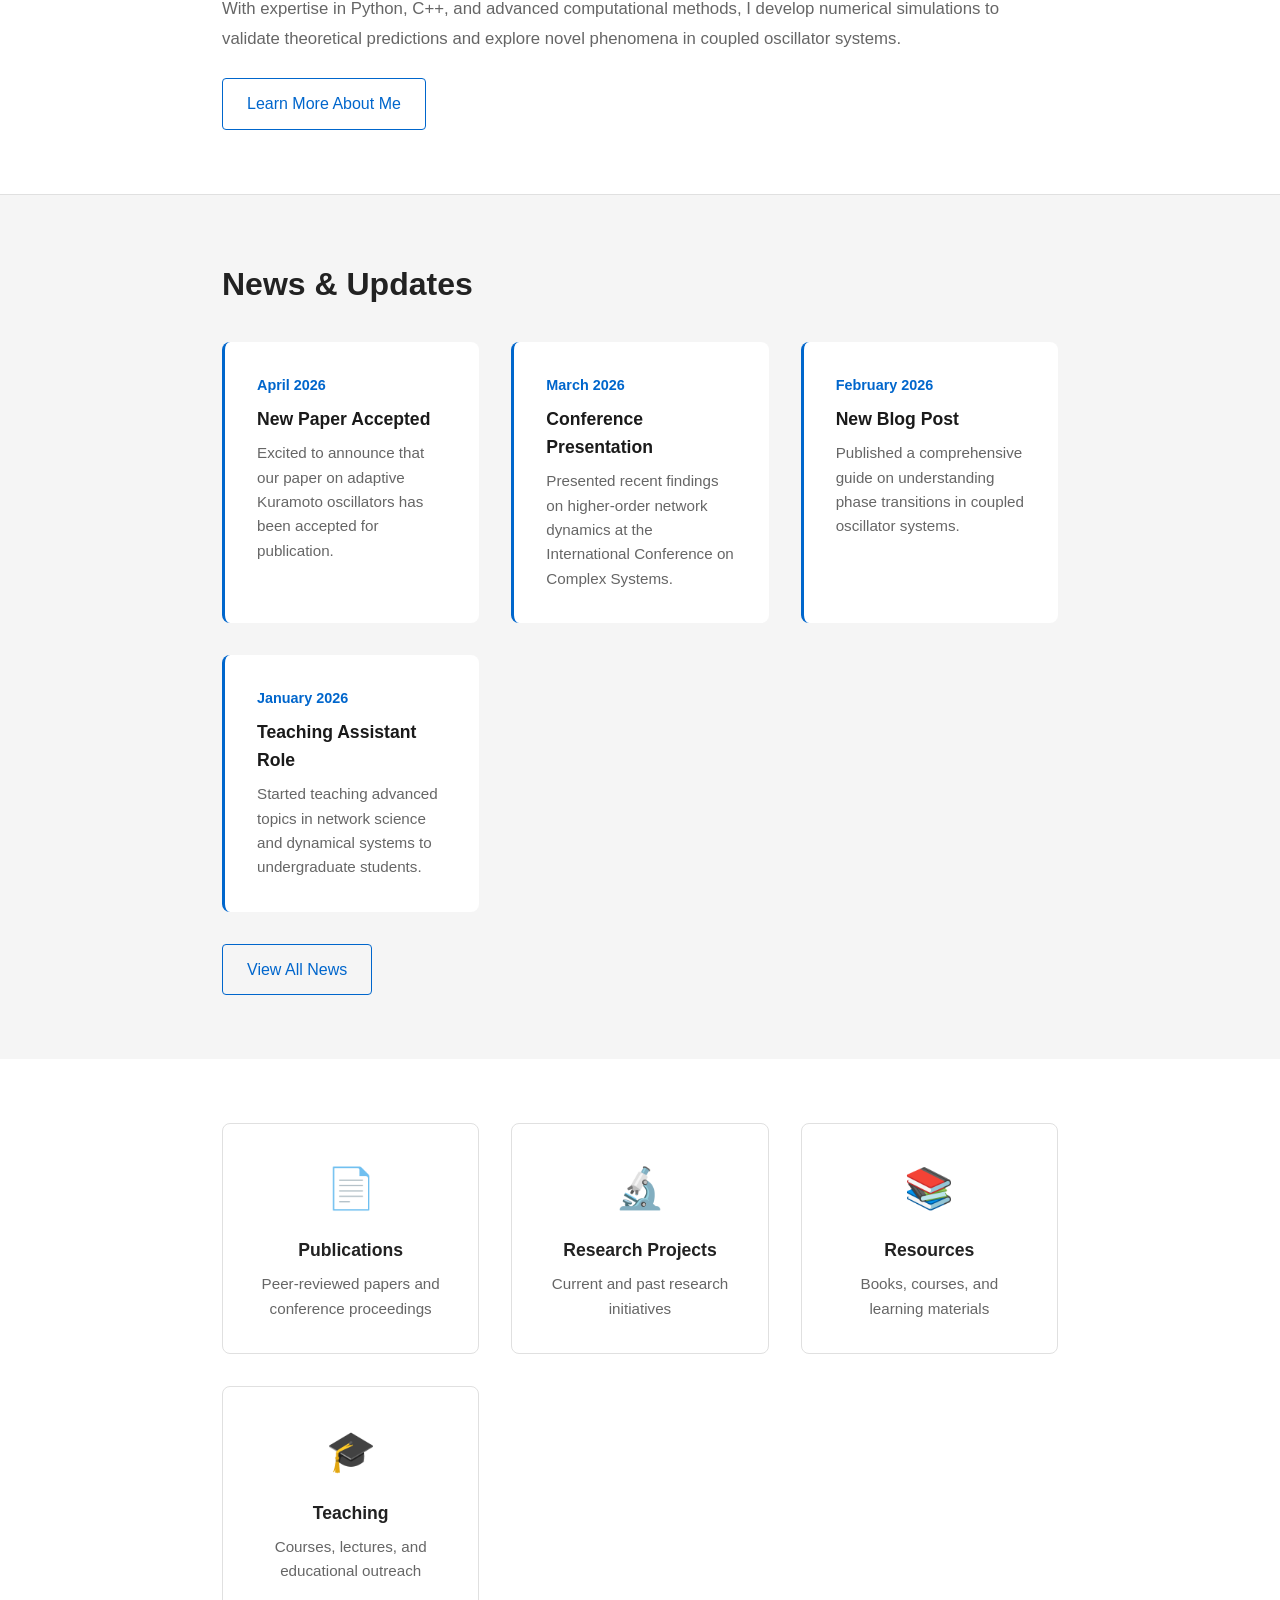
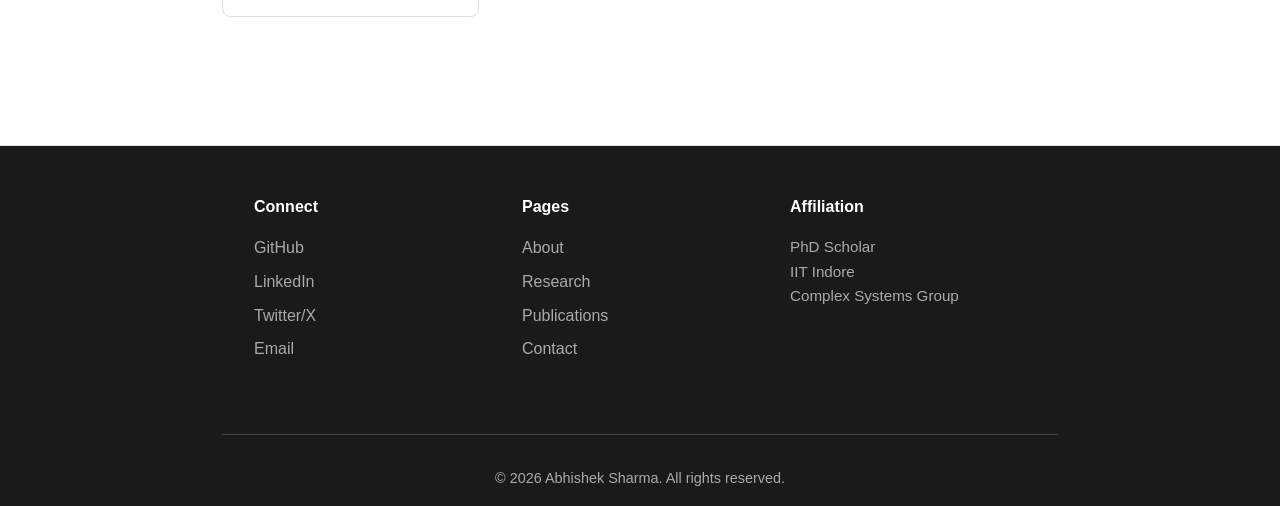
==== commit eff4aa54: "Update tagline and research description in index.html" ====
--- a/index.html
+++ b/index.html
@@ -33,7 +33,7 @@
         <div class="hero-text">
             <h1>Abhishek Sharma</h1>
             <p class="subtitle">PhD Scholar | Complex Systems & Network Science</p>
-            <p class="tagline">Exploring synchronization phenomena and higher-order interactions in dynamical systems</p>
+            <p class="tagline">Exploring synchronization phenomena and higher-order interactions in dynamical systems with network topology</p>
         </div>
         <div class="hero-image">
             <img src="profile.jpeg" alt="Abhishek Sharma" class="profile-pic">
@@ -50,8 +50,7 @@
             <div class="featured-item">
                 <h3>Current Research</h3>
                 <p>
-                    Investigating synchronization dynamics in adaptive coupled oscillator networks 
-                    with applications to neural systems and power grids.
+                    Investigating synchronization dynamics in coupled oscillator networks: an analytical and numerical approach.
                 </p>
                 <a href="research.html" class="link-arrow">Explore Research →</a>
             </div>
